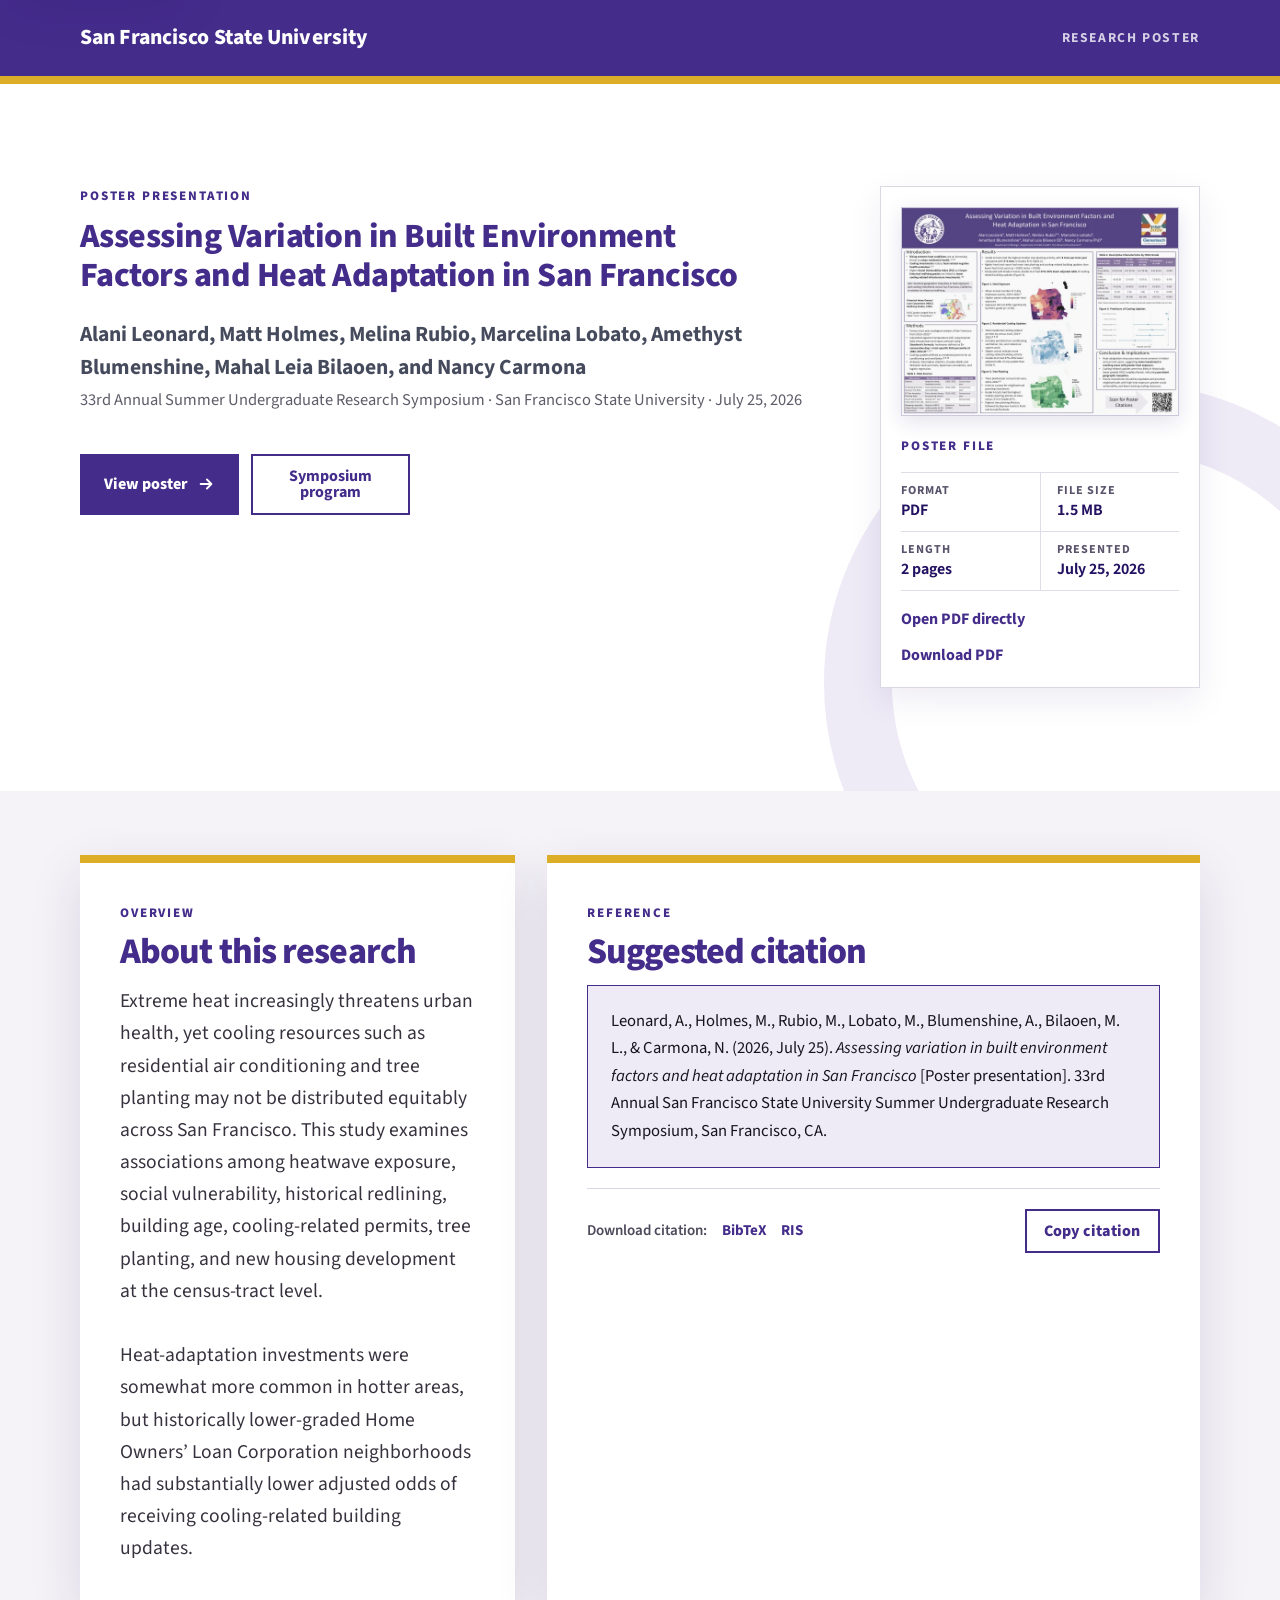
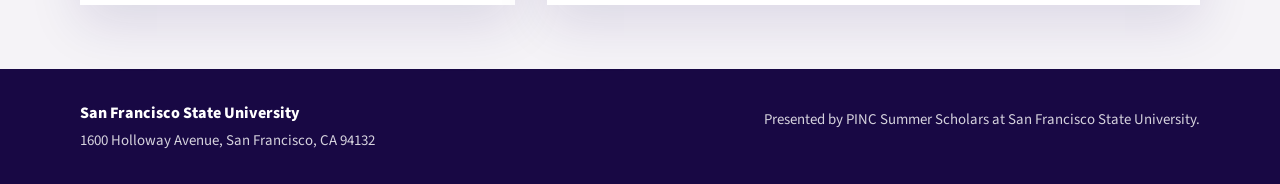
==== index.html @ 9a3fab33 "Fix footer and header grid alignment and colors" ====
<!doctype html>
<html lang="en">
<head>
  <meta charset="utf-8">
  <meta name="viewport" content="width=device-width, initial-scale=1">
  <meta name="description" content="Poster presentation, downloadable PDF, and citation information.">
  <meta name="theme-color" content="#231161">
  <title>Assessing Variation in Built Environment Factors and Heat Adaptation in San Francisco | SF State</title>

  <link rel="preconnect" href="https://fonts.googleapis.com">
  <link rel="preconnect" href="https://fonts.gstatic.com" crossorigin>
  <link href="https://fonts.googleapis.com/css2?family=Source+Sans+3:ital,wght@0,400;0,500;0,600;0,700;0,800;0,900;1,400;1,600&display=swap" rel="stylesheet">
  <link rel="stylesheet" href="assets/sfsu-poster.css?v=20260721-7">
</head>
<body>
  <a class="skip-link" href="#main-content">Skip to main content</a>

  <header class="site-header">
    <div class="brand-bar">
      <div class="brand-bar__inner">
        <a class="university-name" href="https://www.sfsu.edu/">San Francisco State University</a>
        <span class="site-type">Research poster</span>
      </div>
    </div>
    <div class="gold-rule" aria-hidden="true"></div>
  </header>

  <main id="main-content">
    <section class="hero" aria-labelledby="poster-title">
      <div class="hero__inner">
        <div class="hero__content">
          <p class="eyebrow">Poster presentation</p>
          <h1 id="poster-title">Assessing Variation in Built Environment Factors and Heat Adaptation in San Francisco</h1>
          <!-- Replace the author and event details below. -->
          <p class="authors">Alani Leonard, Matt Holmes, Melina Rubio, Marcelina Lobato, Amethyst Blumenshine, Mahal Leia Bilaoen, and Nancy Carmona</p>
          <p class="event">33rd Annual Summer Undergraduate Research Symposium
          <span aria-hidden="true">·</span> San Francisco State University <span aria-hidden="true">·</span> July 25, 2026</p>

            <div class="actions" aria-label="Poster actions">
              <!-- <a class="button button--primary" href="poster.html">
                <span>View poster</span>

                <svg aria-hidden="true" viewBox="0 0 20 20" width="18" height="18">
                  <path d="M4 10h11M11 5l5 5-5 5" fill="none" stroke="currentColor" stroke-width="2" stroke-linecap="round"
                    stroke-linejoin="round" />
                </svg>
              </a> -->

              <div class="actions" aria-label="Poster actions">
                <a class="button button--primary" href="poster.html">
                  <span>View poster</span>
              
                  <svg aria-hidden="true" viewBox="0 0 20 20" width="18" height="18">
                    <path d="M4 10h11M11 5l5 5-5 5" fill="none" stroke="currentColor" stroke-width="2" stroke-linecap="round"
                      stroke-linejoin="round" />
                  </svg>
                </a>
              
                <a class="button button--secondary" href="program.html">
                  <span>Symposium program</span>
                </a>
              </div>

          </div>
        </div>

          <aside class="poster-file" aria-labelledby="poster-file-heading">
            <a class="poster-file__preview-link" href="poster.html" aria-label="View the research poster">
              <img class="poster-file__preview" src="assets/poster-thumbnail.webp"
                alt="Preview of the research poster Assessing Variation in Built Environment Factors and Heat Adaptation in San Francisco"
                width="600" height="450" loading="eager">
            </a>

            <div class="poster-file__content">
              <p class="section-kicker">Poster file</p>

              <!-- <h2 class="poster-file__title" id="poster-file-heading">
                Research poster
              </h2> -->

              <dl class="poster-file__details">
                <div>
                  <dt>Format</dt>
                  <dd>PDF</dd>
                </div>

                <div>
                  <dt>File size</dt>
                  <dd>1.5 MB</dd>
                </div>

                <div>
                  <dt>Length</dt>
                  <dd>2 pages</dd>
                </div>

                <div>
                  <dt>Presented</dt>
                  <dd>July 25, 2026</dd>
                </div>

              </dl>

              <!-- <p class="poster-file__description">
                View the complete poster in your browser or save a high-resolution copy
                for later.
              </p> -->

              <div class="poster-file__links">
                <a class="text-link" href="poster.pdf" target="_blank" rel="noopener">
                  Open PDF directly
                </a>

                <a class="text-link" href="poster.pdf" download>
                  Download PDF
                </a>
              </div>
            </div>
          </aside>
      </div>
    </section>

    <div class="content-shell">
      <section class="summary-panel" aria-labelledby="about-heading">
        <p class="section-kicker">Overview</p>
        <h2 id="about-heading">About this research</h2>
      
        <p class="lede">
          Extreme heat increasingly threatens urban health, yet cooling resources such as
          residential air conditioning and tree planting may not be distributed equitably
          across San Francisco. This study examines associations among heatwave exposure,
          social vulnerability, historical redlining, building age, cooling-related permits,
          tree planting, and new housing development at the census-tract level.
          <br><br>Heat-adaptation investments were somewhat more common in hotter areas, but
          historically lower-graded Home Owners’ Loan Corporation neighborhoods had
          substantially lower adjusted odds of receiving cooling-related building updates.
        </p>
      </section>

      <section class="citation-panel" aria-labelledby="citation-heading">
        <div class="section-heading">
          <div>
            <p class="section-kicker">Reference</p>
            <h2 id="citation-heading">Suggested citation</h2>
          </div>
          <span class="copy-status" id="copy-status" role="status" aria-live="polite"></span>
        </div>

        <p class="citation" id="citation-text">
          Leonard, A., Holmes, M., Rubio, M., Lobato, M., Blumenshine, A.,
          Bilaoen, M. L., &amp; Carmona, N. (2026, July 25).
          <em>Assessing variation in built environment factors and heat adaptation in San Francisco</em>
          [Poster presentation]. 33rd Annual San Francisco State University
          Summer Undergraduate Research Symposium, San Francisco, CA.
        </p>

        <div class="citation-actions">
          <div class="citation-downloads" aria-label="Citation downloads">
            <span>Download citation:</span>
            <a href="citation.bib">BibTeX</a>
            <a href="citation.ris">RIS</a>
          </div>

          <button class="button button--secondary citation-copy-button" id="copy-citation" type="button">
            Copy citation
          </button>
        </div>

      </section>
    </div>
  </main>

  <footer class="site-footer">
    <div class="site-footer__inner">
      <div class="site-footer__address">
        <p class="footer-heading">San Francisco State University</p>
        <p>1600 Holloway Avenue, San Francisco, CA 94132</p>
      </div>

      <p class="footer-contact">
        Presented by PINC Summer Scholars at San Francisco State University.<br><br>
      </p>
    </div>
  </footer>

  <script>
    const copyButton = document.getElementById('copy-citation');
    const citation = document.getElementById('citation-text');
    const status = document.getElementById('copy-status');

    copyButton.addEventListener('click', async () => {
      try {
        await navigator.clipboard.writeText(citation.innerText.trim());
        status.textContent = 'Citation copied';
      } catch (error) {
        status.textContent = 'Select and copy manually';
      }
      window.setTimeout(() => { status.textContent = ''; }, 3000);
    });
  </script>
</body>
</html>
---- assets/sfsu-poster.css ----
:root {
  color-scheme: light;
  --sfsu-purple: #442C8B;
  --sfsu-purple-dark: #170b42;
  --sfsu-purple-tint: #eeeaf6;
  --sfsu-gold: #DCAE27;
  --ink: #17151c;
  --muted: #5f5b68;
  --line: #d9d4df;
  --paper: #ffffff;
  --canvas: #f5f3f7;
  --focus: #f2c94c;
  --shadow: 0 18px 50px rgba(35, 17, 97, 0.12);
}

* {
  box-sizing: border-box;
}

html {
  background: var(--canvas);
  color: var(--ink);
  font-family: "Source Sans 3", sans-serif;
  font-size: 100%;
  line-height: 1.55;
  scroll-behavior: smooth;
}

body {
  min-width: 320px;
  margin: 0;
}

button,
a {
  -webkit-tap-highlight-color: transparent;
}

a {
  color: var(--sfsu-purple);
  text-underline-offset: 0.18em;
  text-decoration-line: none;
}

a:hover {
  text-decoration: underline;
  text-decoration-thickness: 0.1em;
  text-underline-offset: 0.18em;
}

:focus-visible {
  outline: 3px solid var(--focus);
  outline-offset: 4px;
}

.skip-link {
  position: fixed;
  z-index: 100;
  top: 0.75rem;
  left: 0.75rem;
  padding: 0.65rem 0.9rem;
  transform: translateY(-160%);
  background: var(--paper);
  color: var(--sfsu-purple);
  font-weight: 700;
  box-shadow: var(--shadow);
}

.skip-link:focus {
  transform: translateY(0);
}

.site-header {
  background: var(--sfsu-purple);
  color: var(--paper);
}

.brand-bar__inner,
.hero__inner,
.content-shell,
.site-footer__inner {
  width: min(100% - 2rem, 1120px);
  margin-inline: auto;
}

.brand-bar__inner {
  display: flex;
  align-items: center;
  justify-content: space-between;
  min-height: 76px;
  gap: 1.5rem;
}

.university-name {
  color: var(--paper);
  font-size: clamp(1.05rem, 2.5vw, 1.35rem);
  font-weight: 800;
  letter-spacing: 0.005em;
  text-decoration: none;
}

.university-name:hover {
  text-decoration: underline;
  text-underline-offset: 0.22em;
}

.site-type {
  color: rgba(255, 255, 255, 0.78);
  font-size: 0.85rem;
  font-weight: 700;
  letter-spacing: 0.12em;
  text-transform: uppercase;
}

.gold-rule {
  height: 8px;
  background: var(--sfsu-gold);
}

.hero {
  position: relative;
  overflow: hidden;
  background: var(--paper);
}

.hero::after {
  position: absolute;
  right: -9rem;
  bottom: -12rem;
  width: 29rem;
  height: 29rem;
  border: 4.25rem solid var(--sfsu-purple-tint);
  border-radius: 50%;
  content: "";
  pointer-events: none;
}

.hero__inner {
  position: relative;
  z-index: 1;
  display: grid;
  grid-template-columns: minmax(0, 1.55fr) minmax(260px, 0.65fr);
  align-items: end;
  gap: clamp(2rem, 6vw, 6rem);
  padding-block: clamp(3.5rem, 9vw, 7.75rem);
}

.hero__content {
  max-width: 770px;
}

.eyebrow,
.section-kicker {
  margin: 0 0 0.65rem;
  color: var(--sfsu-purple);
  font-size: 0.82rem;
  font-weight: 800;
  letter-spacing: 0.14em;
  text-transform: uppercase;
}

h1,
h2,
p {
  margin-top: 0;
}

h1 {
  max-width: 17ch;
  margin-bottom: 1.4rem;
  color: var(--sfsu-purple);
    font-size: clamp(1.6rem, 1.4vw + 1rem, 2.3rem);
    line-height: 1.15;
    font-weight: 800;
    letter-spacing: -0.015em;
    text-wrap: balance;
    max-width: 42rem;
}

h2 {
  margin-bottom: 0.8rem;
  color: var(--sfsu-purple);
  font-size: clamp(1.65rem, 3vw, 2.25rem);
  font-weight: 800;
  letter-spacing: -0.025em;
  line-height: 1.08;
}

.authors {
  margin-bottom: 0.25rem;
  font-size: clamp(1.12rem, 2vw, 1.35rem);
  font-weight: 700;
  color: #454B5C
}

.event {
  margin-bottom: 0;
  color: var(--muted);
  font-size: 1.03rem;
}

.actions {
  display: flex;
  flex-wrap: wrap;
  gap: 0.8rem;
  margin-top: 2.25rem;
}

.button {
  display: inline-flex;
  align-items: center;
  justify-content: center;
  min-height: 50px;
  gap: 0.55rem;
  padding: 0.78rem 1.15rem;
  border: 2px solid var(--sfsu-purple);
  border-radius: 0;
  font-family: "Source Sans 3", sans-serif;
  font-size: 1rem;
  font-weight: 800;
  line-height: 1;
  text-decoration: none;
  cursor: pointer;
  transition: background-color 150ms ease, color 150ms ease, transform 150ms ease;
}

.button:hover {
  /* transform: translateY(-2px); */
  text-decoration: none;
}

.button--primary {
  background: var(--sfsu-purple);
  color: var(--paper);
}

.button--primary:hover {
  background: var(--sfsu-purple-dark);
}

.button--secondary {
  background: var(--paper);
  color: var(--sfsu-purple);
}

.button--secondary:hover {
  background: var(--sfsu-purple-tint);
}

.content-shell {
  display: grid;
  grid-template-columns: minmax(0, 0.8fr) minmax(0, 1.2fr);
  gap: clamp(1rem, 3vw, 2rem);
  padding-block: clamp(2rem, 5vw, 4.25rem);
}

.summary-panel,
.citation-panel {
  padding: clamp(1.5rem, 4vw, 2.5rem);
  background: var(--paper);
  border-top: 8px solid var(--sfsu-purple);
  box-shadow: var(--shadow);
}

.summary-panel,
.citation-panel {
  border-top-color: var(--sfsu-gold);
}

.lede {
  margin-bottom: 0;
  color: #37323e;
  font-size: clamp(1.08rem, 2vw, 1.22rem);
  line-height: 1.65;
}

.section-heading {
  display: flex;
  align-items: flex-start;
  justify-content: space-between;
  gap: 1rem;
}

.copy-status {
  min-width: 9rem;
  min-height: 1.4em;
  padding-top: 0.3rem;
  color: var(--muted);
  font-size: 0.9rem;
  font-weight: 600;
  text-align: right;
}

.citation {
  margin: 0;
  padding: 1.35rem 1.4rem;
  background: var(--sfsu-purple-tint);
  border: 1px solid var(--sfsu-purple);
  font-size: 1.04rem;
  line-height: 1.65;
}

.citation-downloads {
  display: flex;
  flex-wrap: wrap;
  gap: 0.6rem 1rem;
  margin-top: 1.2rem;
  color: var(--muted);
  font-size: 0.94rem;
}

.citation-downloads a {
  font-weight: 700;
}

.site-footer {
  background: var(--sfsu-purple-dark);
  color: var(--paper);
}

.site-footer__inner {
  display: grid;
  grid-template-columns: 1fr 1fr;
  gap: 2rem;
  padding-block: 2.4rem;
}

.site-footer p {
  margin-bottom: 0;
}

.footer-heading {
  font-weight: 800;
}

.footer-heading + p,
.footer-contact {
  color: rgba(255, 255, 255, 0.72);
  font-size: 0.93rem;
}

.footer-contact {
  justify-self: end;
  max-width: 38ch;
  text-align: right;
}

@media (max-width: 800px) {
  .hero__inner,
  .content-shell {
    grid-template-columns: 1fr;
  }

  .hero__inner {
    align-items: start;
    padding-block: 3.75rem 4.75rem;
  }

  .poster-file {
    max-width: 430px;
  }

  .content-shell {
    margin-top: -1.25rem;
  }
}

@media (max-width: 560px) {
  .brand-bar__inner,
  .hero__inner,
  .content-shell,
  .site-footer__inner {
    width: min(100% - 1.25rem, 1120px);
  }

  .brand-bar__inner {
    align-items: flex-start;
    flex-direction: column;
    justify-content: center;
    min-height: 88px;
    gap: 0.1rem;
  }

  .site-type {
    font-size: 0.72rem;
  }

  .gold-rule {
    height: 6px;
  }

  .hero::after {
    right: -14rem;
  }

  h1 {
    font-size: clamp(2rem, 4.5vw, 3.5rem);
  }

  .actions {
    display: grid;
  }

  .button {
    width: 100%;
  }

  .poster-file {
    margin-right: 0.75rem;
  }

  .section-heading,
  .site-footer__inner {
    display: block;
  }

  .copy-status {
    display: block;
    min-width: 0;
    text-align: left;
  }

  .footer-contact {
    margin-top: 1.25rem;
    text-align: left;
  }
}

@media (prefers-reduced-motion: reduce) {
  html {
    scroll-behavior: auto;
  }

  .button {
    transition: none;
  }
}

@media print {
  .site-header,
  .actions,
  .poster-file,
  .site-footer {
    display: none;
  }

  .hero__inner,
  .content-shell {
    display: block;
    width: 100%;
    padding: 0;
  }

  .summary-panel,
  .citation-panel {
    margin-bottom: 1rem;
    box-shadow: none;
  }
}

/* --------------------------------------------------
   Full-page PDF viewer
-------------------------------------------------- */

.pdf-viewer-page {
  display: flex;
  flex-direction: column;
  min-height: 100vh;
  margin: 0;
  background: #f5f3f8;
}

.viewer-header {
  flex: 0 0 auto;
  border-bottom: 0.35rem solid #f4c300;
  background: #442C8B;
  color: #ffffff;
}

.viewer-header__inner {
  display: flex;
  align-items: center;
  justify-content: space-between;
  gap: 2rem;
  width: min(100% - 2rem, 90rem);
  margin-inline: auto;
  padding: 1rem 0;
}

.viewer-title-group {
  min-width: 0;
}

.viewer-kicker {
  margin: 0 0 0.2rem;
  font-size: 0.8rem;
  font-weight: 700;
  letter-spacing: 0.12em;
  line-height: 1.2;
  text-transform: uppercase;
  color: #f4c300;
}

.viewer-title {
  max-width: 58rem;
  margin: 0;
  font-size: clamp(1rem, 1.5vw, 1.4rem);
  font-weight: 700;
  line-height: 1.2;
  color: #ffffff;
}

.viewer-actions {
  display: flex;
  flex: 0 0 auto;
  align-items: center;
  gap: 0.75rem;
}

.pdf-viewer {
  display: flex;
  flex: 1 1 auto;
  min-height: 0;
}

.pdf-viewer__embed {
  display: block;
  width: 100%;
  min-height: calc(100vh - 7rem);
  border: 0;
  background: #d9d9d9;
}

.pdf-fallback {
  max-width: 42rem;
  margin: 4rem auto;
  padding: 2rem;
  text-align: center;
  background: #ffffff;
  border: 1px solid #d8d3e2;
}

.pdf-fallback h2 {
  margin-top: 0;
}

.pdf-fallback__actions {
  display: flex;
  flex-wrap: wrap;
  justify-content: center;
  gap: 0.75rem;
  margin-top: 1.5rem;
}

@media (max-width: 48rem) {
  .viewer-header__inner {
    align-items: flex-start;
    flex-direction: column;
    gap: 1rem;
  }

  .viewer-actions {
    width: 100%;
  }

  .viewer-actions .button {
    flex: 1 1 auto;
    justify-content: center;
  }

  .pdf-viewer__embed {
    min-height: calc(100vh - 11rem);
  }
}

/* --------------------------------------------------
   Poster artifact preview and file metadata
-------------------------------------------------- */

.poster-file {
  display: grid;
  grid-template-columns: minmax(10rem, 14rem) minmax(0, 1fr);
  gap: clamp(1.25rem, 3vw, 2rem);
  align-items: center;
  padding: clamp(1.25rem, 3vw, 2rem);
  border: 1px solid rgba(35, 17, 97, 0.16);
  background: #ffffff;
  box-shadow: 0 0.75rem 2rem rgba(35, 17, 97, 0.08);
}

.poster-file__preview-link {
  display: block;
  align-self: stretch;
  overflow: hidden;
  border: 1px solid rgba(35, 17, 97, 0.18);
  background: #f3f1f7;
  box-shadow: 0 0.4rem 1.25rem rgba(35, 17, 97, 0.12);
  transition:
    transform 180ms ease,
    box-shadow 180ms ease;
}

.poster-file__preview-link:hover {
  transform: translateY(-0.18rem) scale(1.015);
  box-shadow: 0 0.75rem 1.75rem rgba(35, 17, 97, 0.18);
}

.poster-file__preview-link:focus-visible {
  outline: 0.2rem solid #f4c300;
  outline-offset: 0.2rem;
}

.poster-file__preview {
  display: block;
  width: 100%;
  height: 100%;
  min-height: 8rem;
  object-fit: cover;
  background: #f3f1f7;

  /*
    The thumbnail remains recognizable but visually secondary
    to the title and primary action button.
  */
  filter: saturate(0.76) contrast(0.96);
  opacity: 0.9;
  transition:
    filter 180ms ease,
    opacity 180ms ease;
}

.poster-file__preview-link:hover .poster-file__preview,
.poster-file__preview-link:focus-visible .poster-file__preview {
  filter: saturate(0.95) contrast(1);
  opacity: 1;
}

.poster-file__content {
  min-width: 0;
}

.poster-file__content .section-kicker {
  margin-bottom: 0.25rem;
}

.poster-file__title {
  margin: 0;
  font-size: clamp(1.3rem, 1.2vw + 1rem, 1.7rem);
  line-height: 1.15;
  color: #231161;
}

.poster-file__details {
  display: grid;
  grid-template-columns: repeat(3, minmax(0, 1fr));
  gap: 0;
  margin: 1.1rem 0;
  border-block: 1px solid rgba(35, 17, 97, 0.14);
}

.poster-file__details>div {
  padding: 0.8rem 1rem 0.8rem 0;
}

.poster-file__details>div+div {
  padding-left: 1rem;
  border-left: 1px solid rgba(35, 17, 97, 0.14);
}

.poster-file__details dt {
  margin: 0 0 0.12rem;
  font-size: 0.76rem;
  font-weight: 700;
  line-height: 1.2;
  letter-spacing: 0.08em;
  text-transform: uppercase;
  color: #59536b;
}

.poster-file__details dd {
  margin: 0;
  font-size: 1rem;
  font-weight: 650;
  line-height: 1.3;
  color: #231161;
}

.poster-file__description {
  max-width: 48ch;
  margin: 0;
  color: #4e495b;
}

.poster-file__links {
  display: flex;
  flex-wrap: wrap;
  gap: 0.6rem 1.5rem;
  margin-top: 1rem;
}

.poster-file__links .text-link {
  font-weight: 700;
}

@media (max-width: 42rem) {
  .poster-file {
    grid-template-columns: 1fr;
  }

  .poster-file__preview-link {
    width: min(100%, 24rem);
    justify-self: center;
  }

  .poster-file__preview {
    min-height: 0;
    aspect-ratio: auto;
  }

  .poster-file__details {
    grid-template-columns: 1fr;
  }

  .poster-file__details>div {
    display: grid;
    grid-template-columns: 6rem 1fr;
    gap: 0.75rem;
    padding: 0.65rem 0;
  }

  .poster-file__details>div+div {
    padding-left: 0;
    border-top: 1px solid rgba(35, 17, 97, 0.14);
    border-left: 0;
  }
}

@media (prefers-reduced-motion: reduce) {

  .poster-file__preview-link,
  .poster-file__preview {
    transition: none;
  }

  .poster-file__preview-link:hover {
    transform: none;
  }
}

/* --------------------------------------------------
   Poster card: vertical layout within hero sidebar
-------------------------------------------------- */

.hero .poster-file {
  display: block;
  width: 100%;
  max-width: 22rem;
  padding: 1.25rem;
}

.hero .poster-file__preview-link {
  display: block;
  width: 100%;
  margin: 0 0 1.25rem;
  overflow: hidden;
  aspect-ratio: 4 / 3;
}

.hero .poster-file__preview {
  display: block;
  width: 100%;
  height: auto;
  min-height: 0;
  object-fit: contain;
}

.hero .poster-file__content {
  width: 100%;
  min-width: 0;
}

.hero .poster-file__title {
  margin-bottom: 1rem;
}

.hero .poster-file__details {
  display: grid;
  grid-template-columns: repeat(2, minmax(0, 1fr));
  width: 100%;
  margin: 1rem 0;
}

.hero .poster-file__details>div {
  min-width: 0;
  padding: 0.65rem 0;
}

.hero .poster-file__details>div+div {
  padding-left: 0;
  border-left: 0;
}

.hero .poster-file__details>div:nth-child(even) {
  padding-left: 1rem;
  border-left: 1px solid rgba(35, 17, 97, 0.14);
}

.hero .poster-file__details>div:nth-child(n + 3) {
  border-top: 1px solid rgba(35, 17, 97, 0.14);
}

.hero .poster-file__details dt,
.hero .poster-file__details dd {
  overflow-wrap: normal;
  word-break: normal;
}

.hero .poster-file__description {
  max-width: none;
  margin-top: 1rem;
}

.hero .poster-file__links {
  display: flex;
  flex-direction: column;
  align-items: flex-start;
  gap: 0.65rem;
}

@media (max-width: 42rem) {
  .hero .poster-file {
    max-width: none;
  }

  .hero .poster-file__details {
    grid-template-columns: 1fr;
  }

  .hero .poster-file__details>div,
  .hero .poster-file__details>div:nth-child(even) {
    padding: 0.65rem 0;
    border-left: 0;
  }

  .hero .poster-file__details>div+div {
    border-top: 1px solid rgba(35, 17, 97, 0.14);
  }
}

.hero__inner {
  align-items: start;
}

.hero .poster-file {
  align-self: start;
  margin-top: 0;
}

.hero__content .eyebrow {
  margin-top: 0;
}

.hero .poster-file__preview-link {
  display: block;
  width: 100%;
  margin: 0 0 1.25rem;
  overflow: hidden;
  aspect-ratio: 4 / 3;
}

.hero .poster-file__preview {
  display: block;
  width: 100%;
  height: auto;
  min-height: 0;
  object-fit: contain;
}

.hero__inner {
  grid-template-columns: minmax(0, 1.45fr) minmax(17rem, 20rem);
  column-gap: clamp(2.5rem, 4vw, 4rem);
  align-items: start;
  padding-block: clamp(4.5rem, 8vw, 7rem);
}

.hero .poster-file {
  justify-self: start;
}

@media (max-width: 48rem) and (orientation: portrait) {
  .hero__inner {
    grid-template-columns: 1fr;
    row-gap: 2rem;
  }

  .hero__content,
  .hero .poster-file {
    width: 100%;
    max-width: none;
    justify-self: stretch;
  }

  .hero .poster-file {
    margin-top: 0;
  }
}

/* --------------------------------------------------
   Citation utilities
-------------------------------------------------- */

.citation-actions {
  display: flex;
  flex-wrap: wrap;
  align-items: center;
  justify-content: space-between;
  gap: 1rem 1.5rem;
  margin-top: 1.25rem;
  padding-top: 1.25rem;
  border-top: 1px solid rgba(35, 17, 97, 0.16);
}

.citation-downloads {
  display: flex;
  flex-wrap: wrap;
  align-items: baseline;
  gap: 0.35rem 0.9rem;
  margin: 0;
}

.citation-downloads span {
  font-weight: 600;
  color: #4e495b;
}

.citation-copy-button {
  flex: 0 0 auto;
  min-height: 2.75rem;
  padding: 0.7rem 1.1rem;
  white-space: nowrap;
}

@media (max-width: 36rem) {
  .citation-actions {
    align-items: stretch;
    flex-direction: column;
  }

  .citation-copy-button {
    width: 100%;
    justify-content: center;
  }
}

/* --------------------------------------------------
   Full-page PDF viewer
-------------------------------------------------- */

.pdf-viewer-page {
  display: flex;
  flex-direction: column;
  min-height: 100vh;
  margin: 0;
  background: #f5f3f8;
}

.viewer-header {
  flex: 0 0 auto;
  border-bottom: 0.35rem solid #f4c300;
  background: var(--sfsu-purple);
  color: #ffffff;
}

.viewer-header__inner {
  display: flex;
  align-items: center;
  justify-content: space-between;
  gap: 2rem;
  width: min(100% - 2rem, 90rem);
  margin-inline: auto;
  padding: 1rem 0;
}

.viewer-title-group {
  min-width: 0;
}

.viewer-kicker {
  margin: 0 0 0.2rem;
  font-size: 0.8rem;
  font-weight: 700;
  letter-spacing: 0.12em;
  line-height: 1.2;
  text-transform: uppercase;
  color: #f4c300;
}

.viewer-title {
  max-width: 58rem;
  margin: 0;
  font-size: clamp(1rem, 1.5vw, 1.4rem);
  font-weight: 700;
  line-height: 1.2;
  color: #ffffff;
}

.viewer-subtitle {
  margin: 0.3rem 0 0;
  font-size: 0.95rem;
  line-height: 1.35;
  color: rgba(255, 255, 255, 0.82);
}

.viewer-actions {
  display: flex;
  flex: 0 0 auto;
  align-items: center;
  gap: 0.75rem;
}

.pdf-viewer {
  display: flex;
  flex: 1 1 auto;
  min-height: 0;
}

.pdf-viewer__embed {
  display: block;
  width: 100%;
  min-height: calc(100vh - 7rem);
  border: 0;
  background: #d9d9d9;
}

.pdf-fallback {
  max-width: 42rem;
  margin: 4rem auto;
  padding: 2rem;
  text-align: center;
  background: #ffffff;
  border: 1px solid #d8d3e2;
}

.pdf-fallback h2 {
  margin-top: 0;
}

.pdf-fallback__actions {
  display: flex;
  flex-wrap: wrap;
  justify-content: center;
  gap: 0.75rem;
  margin-top: 1.5rem;
}

@media (max-width: 48rem) {
  .viewer-header__inner {
    align-items: flex-start;
    flex-direction: column;
    gap: 1rem;
  }

  .viewer-actions {
    width: 100%;
  }

  .viewer-actions .button {
    flex: 1 1 auto;
    justify-content: center;
  }

  .pdf-viewer__embed {
    min-height: calc(100vh - 11rem);
  }
}

/* Hero action buttons */

.hero .actions {
  display: grid;
  grid-template-columns: repeat(2, minmax(0, 1fr));
  gap: 0.75rem;
  width: min(100%, 42rem);

  /* Reduce excess space above the buttons */
  margin-top: 1.25rem;
}

.hero .actions .button {
  width: 100%;
  min-height: 3rem;
  justify-content: center;
  text-align: center;
}

/* Keep the poster action visually dominant */
.hero .actions .button--primary {
  font-weight: 800;
}

.hero .actions .button--secondary {
  font-weight: 700;
}

/* --------------------------------------------------
   Footer
-------------------------------------------------- */

.site-footer {
  background: #180844;
  color: #ffffff;
}

.site-footer__inner {
  display: grid;
  grid-template-columns: minmax(0, 1fr) minmax(16rem, 30rem);
  align-items: end;
  gap: 2rem;
  /* width: min(100% - 2rem, 75rem); */
  margin-inline: auto;
  padding-block: 2rem;
}

.site-footer p {
  margin: 0;
}

.site-footer__address {
  display: grid;
  gap: 0.25rem;
}

.footer-heading {
  font-weight: 800;
  color: #ffffff;
}

.site-footer__address p:last-child,
.footer-contact {
  color: rgba(255, 255, 255, 0.82);
}

.footer-contact {
  justify-self: end;
  max-width: 28rem;
  text-align: right;
  line-height: 1.45;
}

@media (max-width: 42rem) {
  .site-footer__inner {
    grid-template-columns: 1fr;
    align-items: start;
    gap: 1.25rem;
    padding-block: 1.5rem;
  }

  .footer-contact {
    justify-self: start;
    max-width: none;
    text-align: left;
  }
}
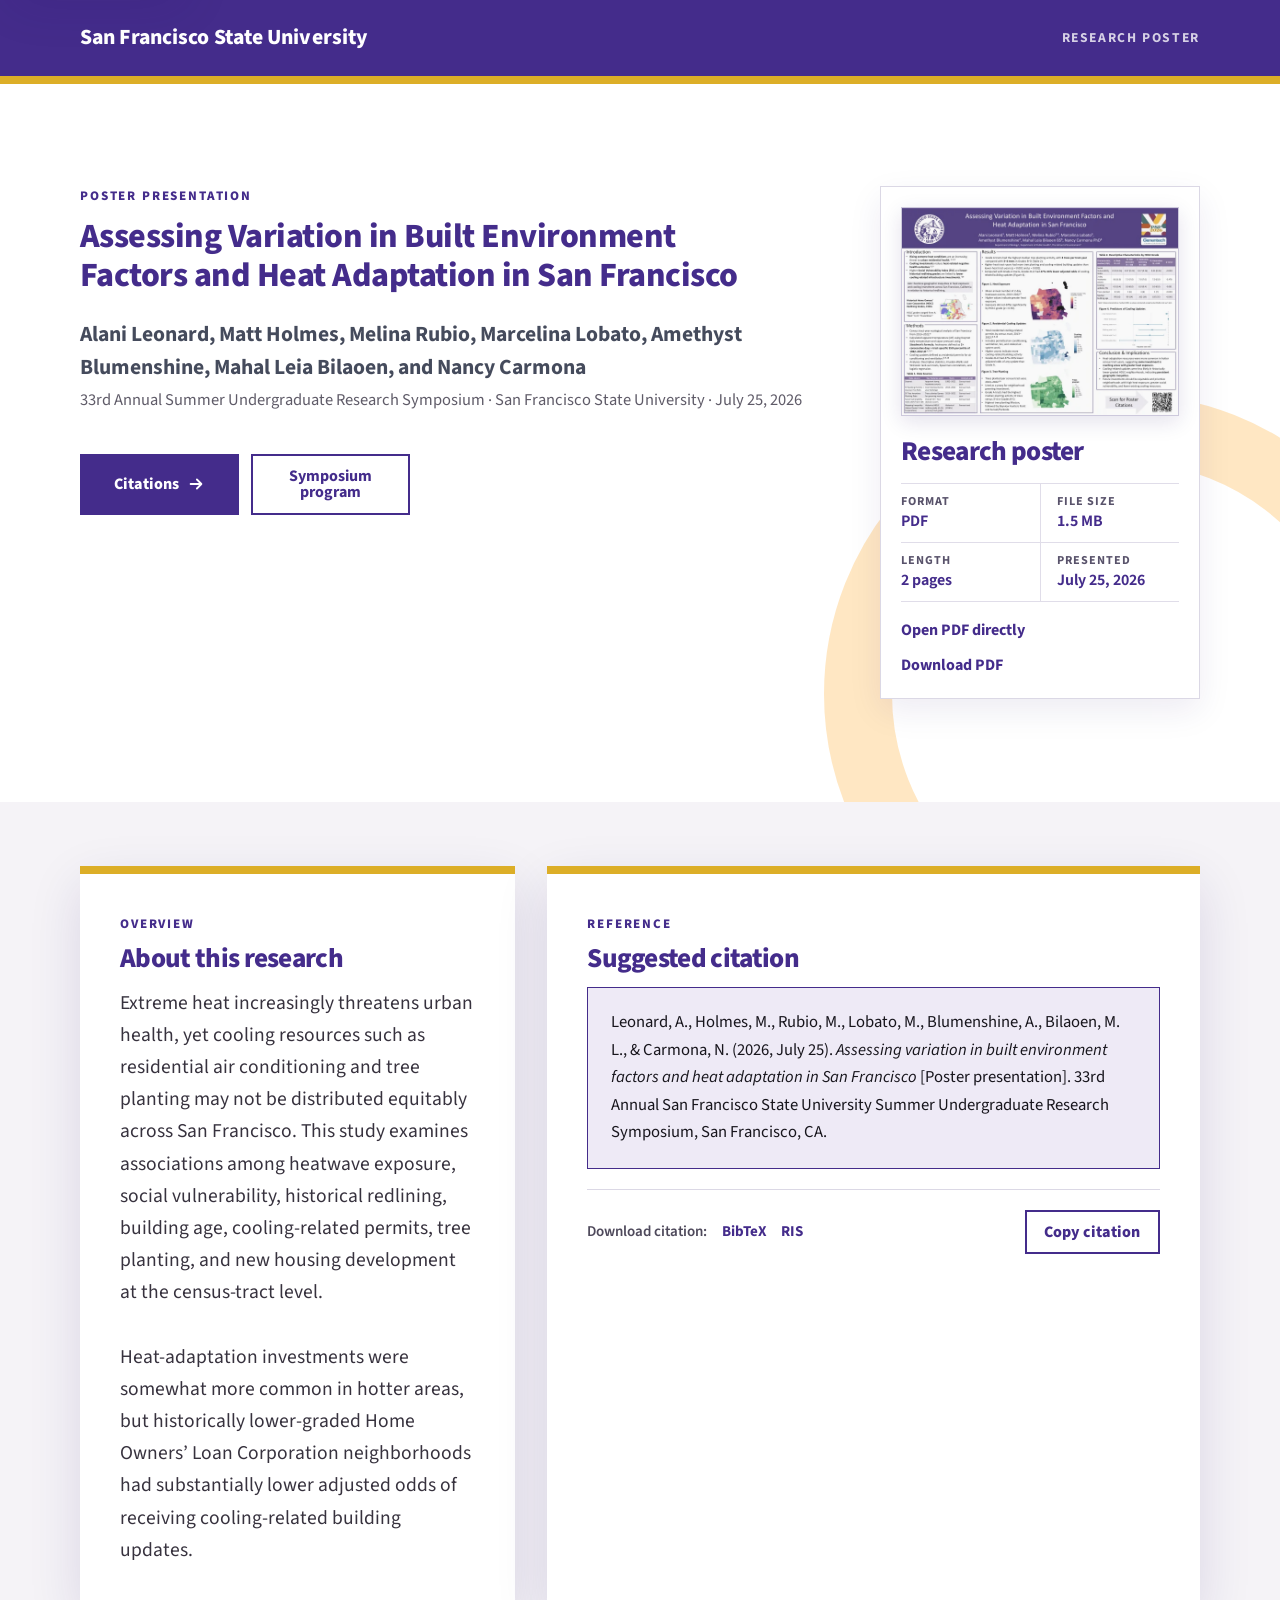
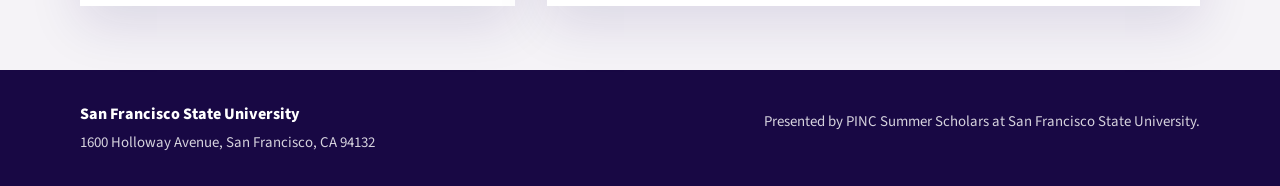
==== commit e3c6ce7f: "Tweaking colors and opacities" ====
--- a/index.html
+++ b/index.html
@@ -31,7 +31,6 @@
         <div class="hero__content">
           <p class="eyebrow">Poster presentation</p>
           <h1 id="poster-title">Assessing Variation in Built Environment Factors and Heat Adaptation in San Francisco</h1>
-          <!-- Replace the author and event details below. -->
           <p class="authors">Alani Leonard, Matt Holmes, Melina Rubio, Marcelina Lobato, Amethyst Blumenshine, Mahal Leia Bilaoen, and Nancy Carmona</p>
           <p class="event">33rd Annual Summer Undergraduate Research Symposium
           <span aria-hidden="true">·</span> San Francisco State University <span aria-hidden="true">·</span> July 25, 2026</p>
@@ -47,8 +46,8 @@
               </a> -->
 
               <div class="actions" aria-label="Poster actions">
-                <a class="button button--primary" href="poster.html">
-                  <span>View poster</span>
+                <a class="button button--primary" href="citations.html">
+                  <span>Citations</span>
               
                   <svg aria-hidden="true" viewBox="0 0 20 20" width="18" height="18">
                     <path d="M4 10h11M11 5l5 5-5 5" fill="none" stroke="currentColor" stroke-width="2" stroke-linecap="round"
@@ -72,11 +71,11 @@
             </a>
 
             <div class="poster-file__content">
-              <p class="section-kicker">Poster file</p>
-
-              <!-- <h2 class="poster-file__title" id="poster-file-heading">
+              <!-- <p class="section-kicker">Poster file</p> -->
+
+              <h2 class="poster-file__title" id="poster-file-heading">
                 Research poster
-              </h2> -->
+              </h2>
 
               <dl class="poster-file__details">
                 <div>
--- a/assets/sfsu-poster.css
+++ b/assets/sfsu-poster.css
@@ -129,7 +129,8 @@
   bottom: -12rem;
   width: 29rem;
   height: 29rem;
-  border: 4.25rem solid var(--sfsu-purple-tint);
+  border: 4.25rem solid #FFE2B4;
+  opacity: .8;
   border-radius: 50%;
   content: "";
   pointer-events: none;
@@ -180,7 +181,8 @@
 h2 {
   margin-bottom: 0.8rem;
   color: var(--sfsu-purple);
-  font-size: clamp(1.65rem, 3vw, 2.25rem);
+  /* font-size: clamp(1.65rem, 3vw, 2.25rem); */
+  font-size: clamp(1.3rem, 1.2vw + 1rem, 1.7rem);
   font-weight: 800;
   letter-spacing: -0.025em;
   line-height: 1.08;
@@ -647,7 +649,7 @@
   margin: 0;
   font-size: clamp(1.3rem, 1.2vw + 1rem, 1.7rem);
   line-height: 1.15;
-  color: #231161;
+  color: var(--sfsu-purple);
 }
 
 .poster-file__details {
@@ -682,7 +684,7 @@
   font-size: 1rem;
   font-weight: 650;
   line-height: 1.3;
-  color: #231161;
+  color: var(--sfsu-purple);
 }
 
 .poster-file__description {
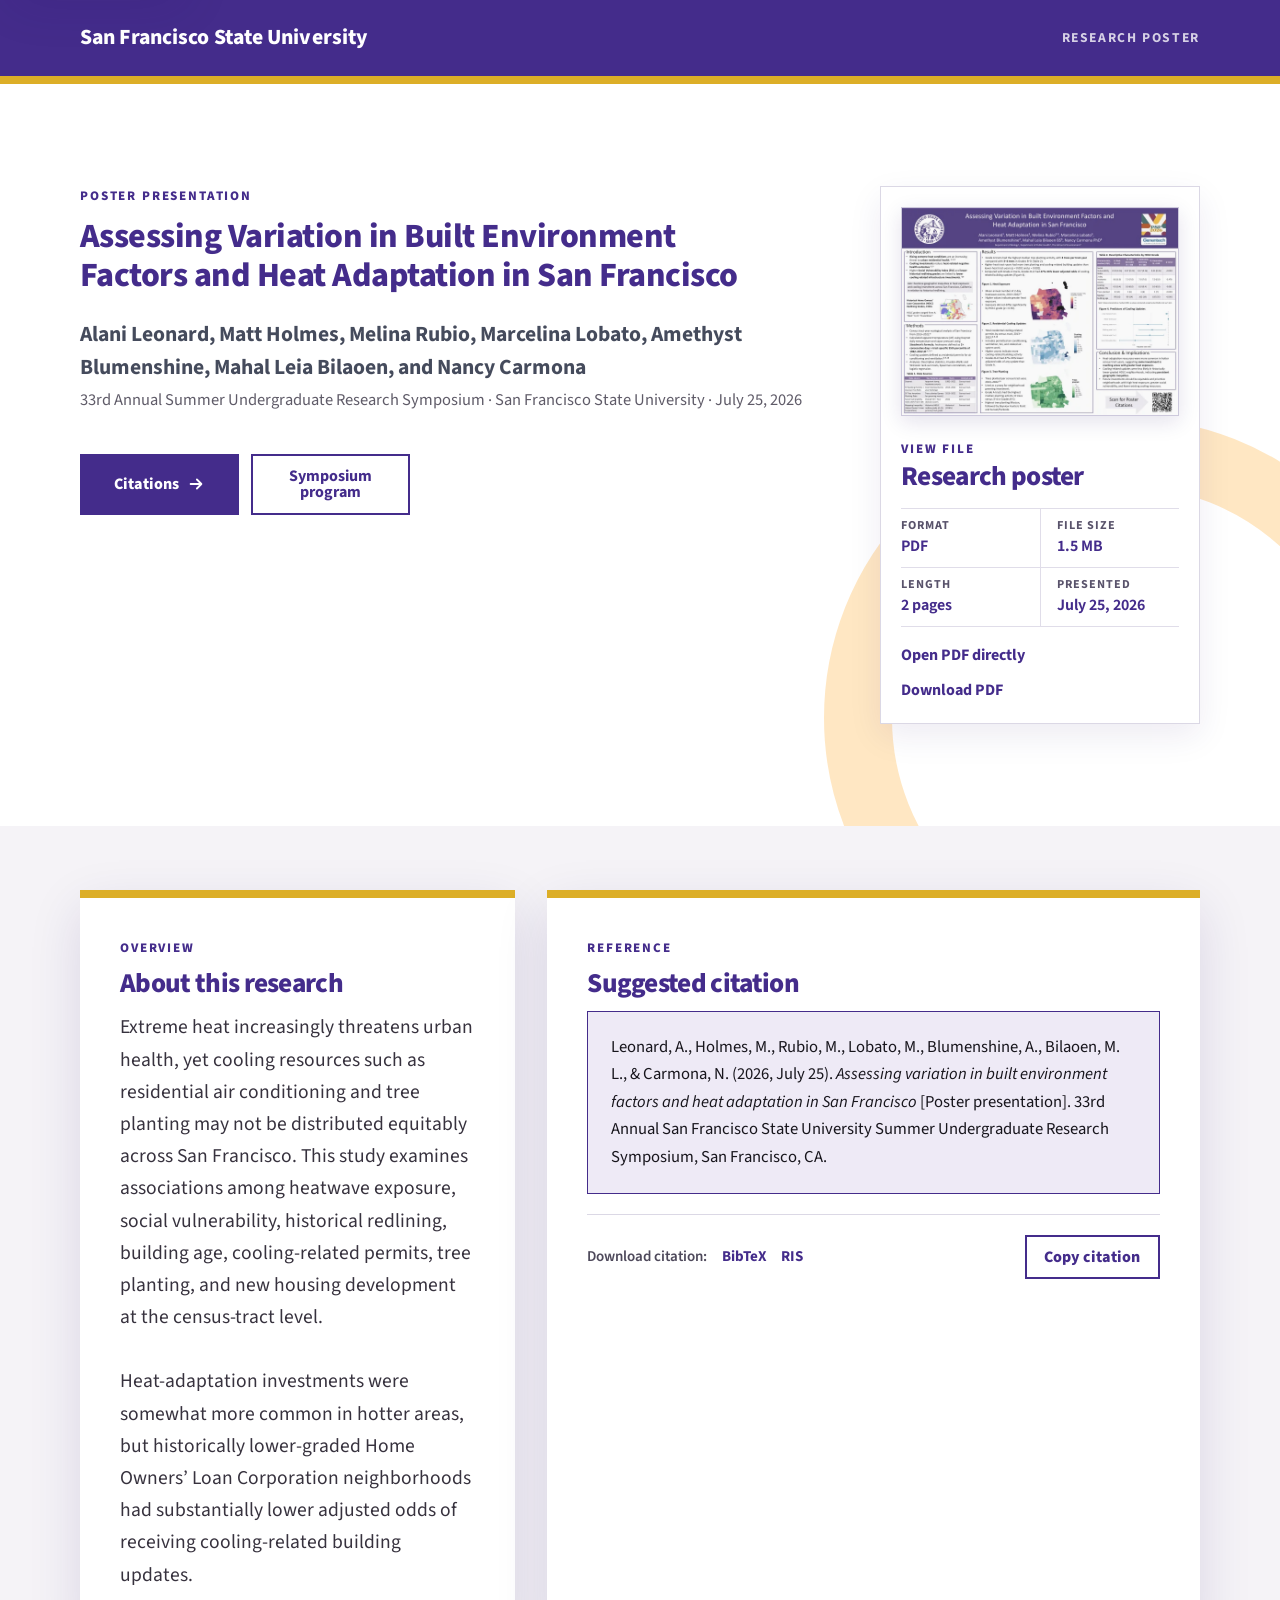
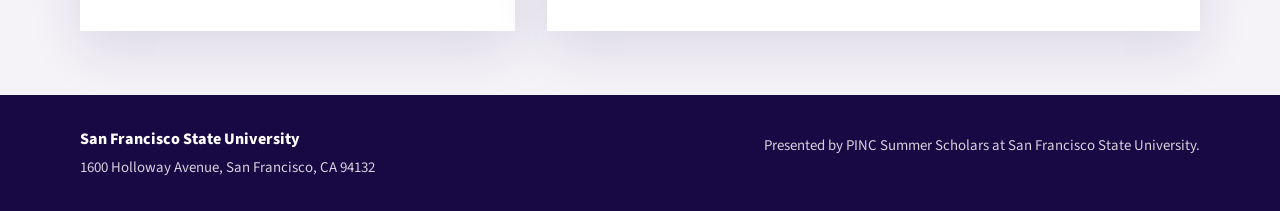
==== commit 948edb15: "Add link to view file eyebrow for poster" ====
--- a/index.html
+++ b/index.html
@@ -71,7 +71,7 @@
             </a>
 
             <div class="poster-file__content">
-              <!-- <p class="section-kicker">Poster file</p> -->
+              <a class="section-kicker" href="poster.html" aria-label="View the research poster">View file</a>
 
               <h2 class="poster-file__title" id="poster-file-heading">
                 Research poster
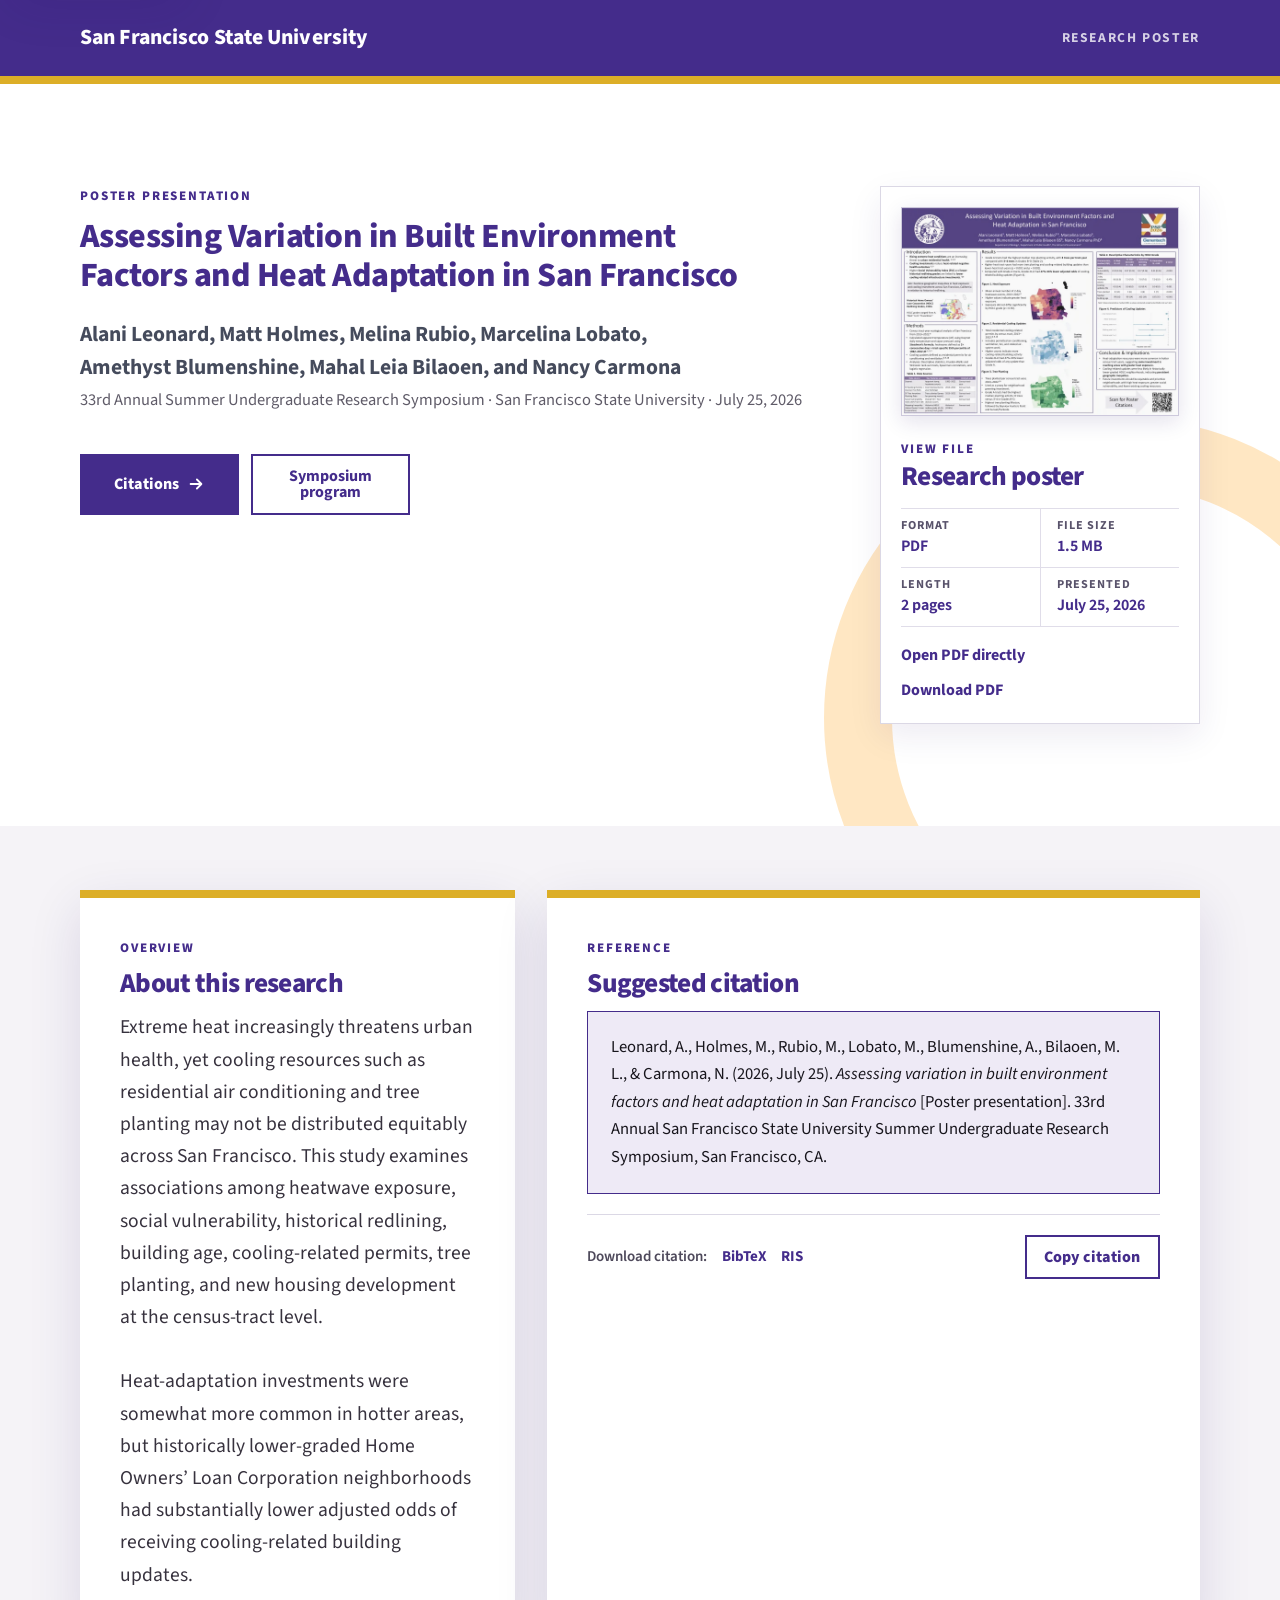
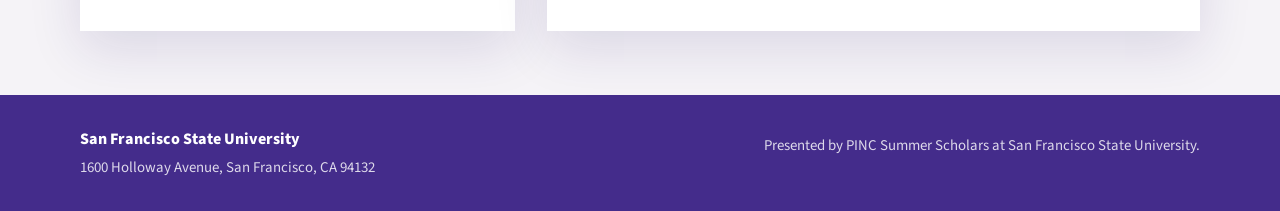
==== commit a5a60ddd: "Add non-breaking spaces &nbsp; to author names (between given and surnames)" ====
--- a/index.html
+++ b/index.html
@@ -31,7 +31,7 @@
         <div class="hero__content">
           <p class="eyebrow">Poster presentation</p>
           <h1 id="poster-title">Assessing Variation in Built Environment Factors and Heat Adaptation in San Francisco</h1>
-          <p class="authors">Alani Leonard, Matt Holmes, Melina Rubio, Marcelina Lobato, Amethyst Blumenshine, Mahal Leia Bilaoen, and Nancy Carmona</p>
+          <p class="authors">Alani&nbsp;Leonard, Matt&nbsp;Holmes, Melina&nbsp;Rubio, Marcelina&nbsp;Lobato, Amethyst&nbsp;Blumenshine, Mahal&nbsp;Leia&nbsp;Bilaoen, and&nbsp;Nancy&nbsp;Carmona</p>
           <p class="event">33rd Annual Summer Undergraduate Research Symposium
           <span aria-hidden="true">·</span> San Francisco State University <span aria-hidden="true">·</span> July 25, 2026</p>
 
--- a/assets/sfsu-poster.css
+++ b/assets/sfsu-poster.css
@@ -316,7 +316,7 @@
 }
 
 .site-footer {
-  background: var(--sfsu-purple-dark);
+  background: var(--sfsu-purple);
   color: var(--paper);
 }
 
@@ -1109,7 +1109,7 @@
 -------------------------------------------------- */
 
 .site-footer {
-  background: #180844;
+  background: var(--sfsu-purple);
   color: #ffffff;
 }
 
